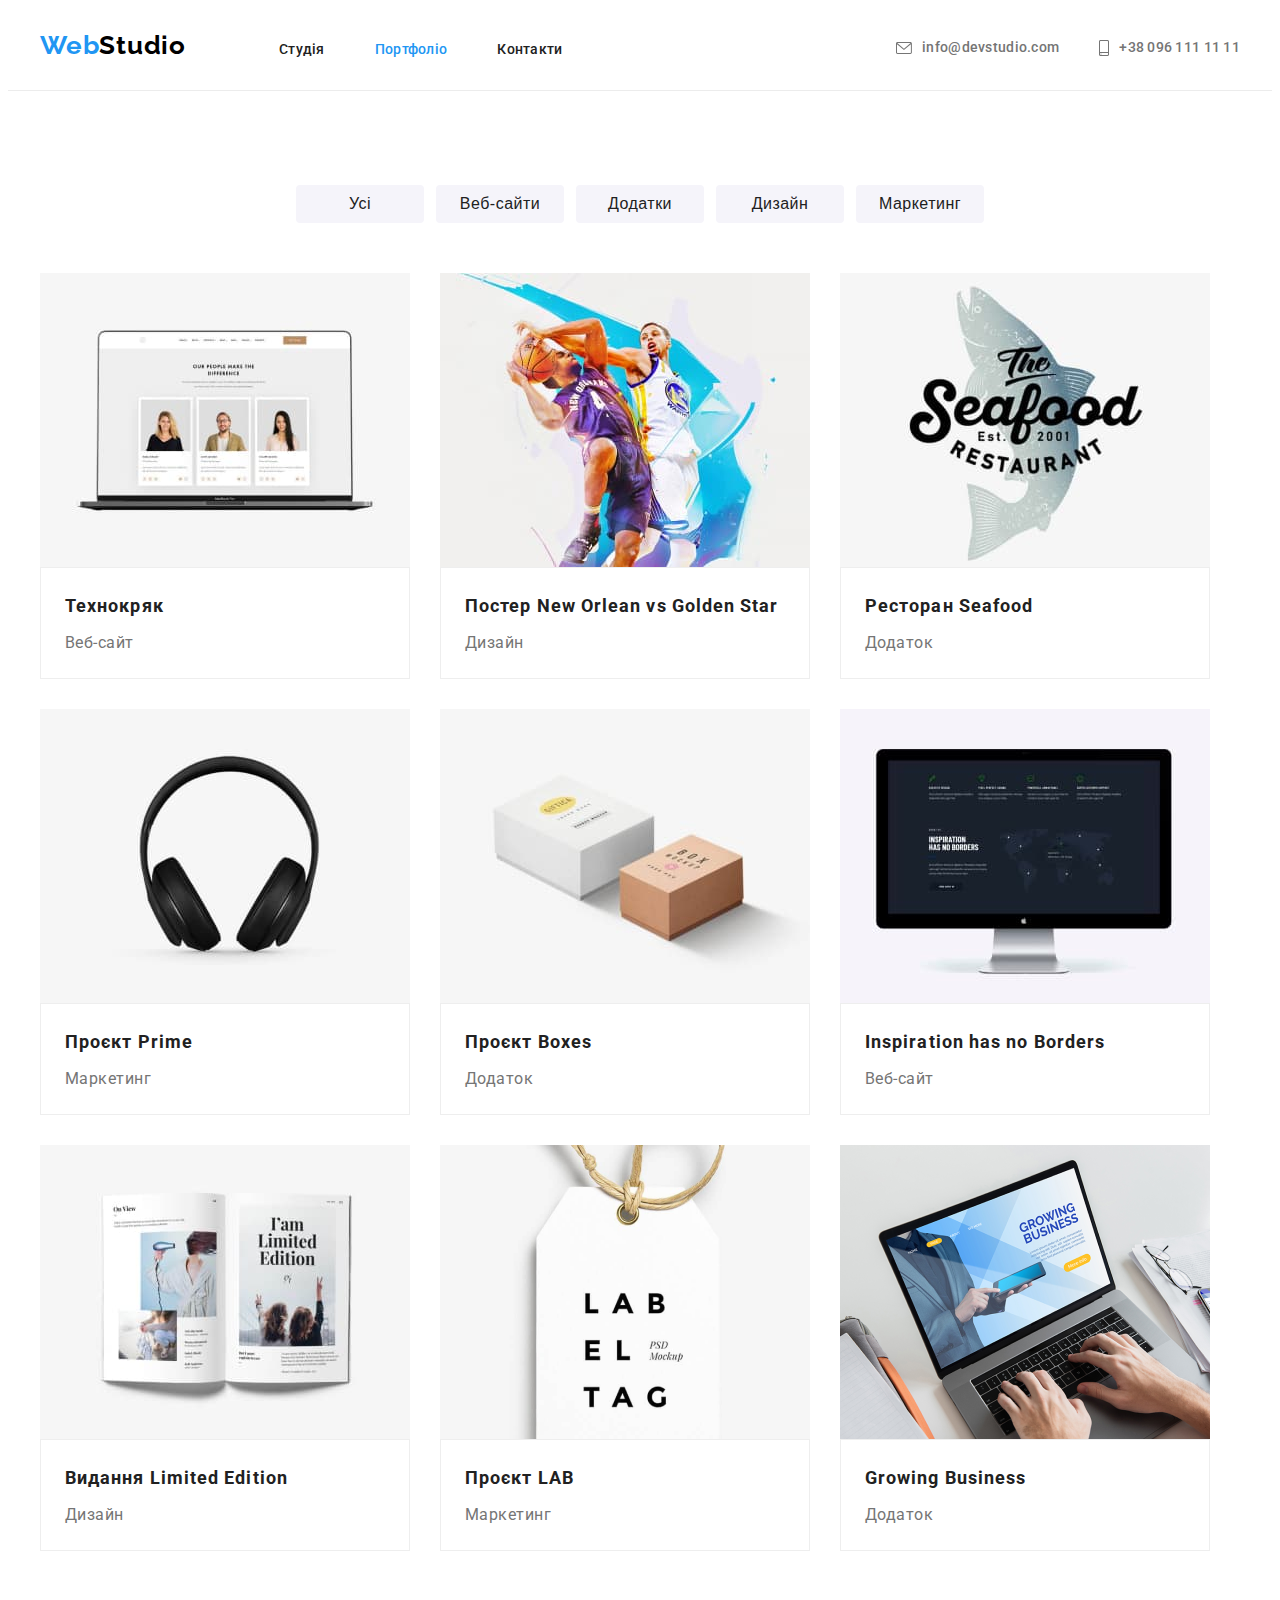
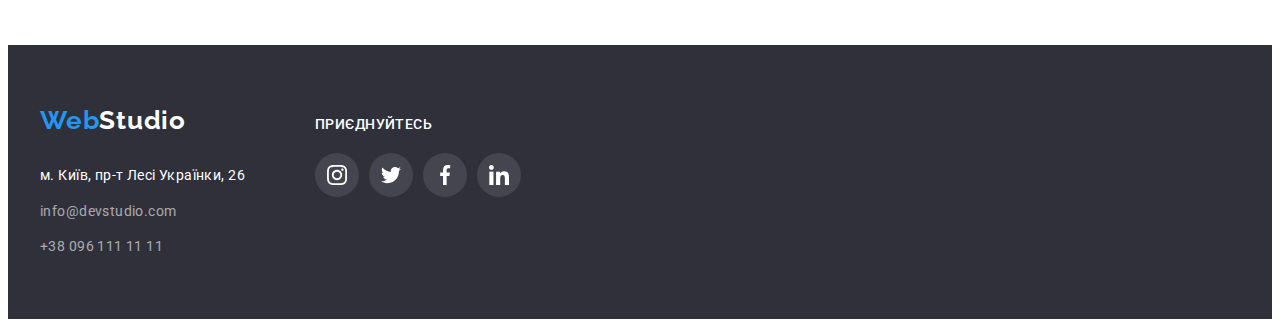
==== portfolio.html @ 619064b8 "create a project" ====
<!DOCTYPE html>
<html lang="ru">
  <head>
    <meta charset="UTF-8" />
    <meta http-equiv="X-UA-Compatible" content="IE=edge" />
    <meta name="viewport" content="width=device-width, initial-scale=1.0" />
    <link rel="preconnect" href="https://fonts.googleapis.com" />
    <link rel="preconnect" href="https://fonts.gstatic.com" crossorigin />
    <link
      href="https://fonts.googleapis.com/css2?family=Raleway:wght@700&family=Roboto:wght@400;500;700&display=swap"
      rel="stylesheet"
    />
    <link
      rel="stylesheet"
      href="https://cdnjs.cloudflare.com/ajax/libs/modern-normalize/2.0.0/modern-normalize.min.css"
      integrity="sha512-4xo8blKMVCiXpTaLzQSLSw3KFOVPWhm/TRtuPVc4WG6kUgjH6J03IBuG7JZPkcWMxJ5huwaBpOpnwYElP/m6wg=="
      crossorigin="anonymous"
      referrerpolicy="no-referrer"
    />
    <link rel="stylesheet" href="./css/styles.css" />
    <title>Portfolio</title>
  </head>
  <body>
    <header class="header">
      <div class="container header-wrapper">
        <a href="./index.html" lang="en" class="logo header-logo">
          <span class="logo-accent">Web</span>Studio</a
        >
        <nav>
          <ul class="nav-wrapper">
            <li class="header-nav-item">
              <a href="./index.html" class="header-nav-link">Студія</a>
            </li>
            <li class="header-nav-item">
              <a href="./portfolio.html" class="header-nav-link current"
                >Портфоліо</a
              >
            </li>
            <li class="header-nav-item">
              <a href="" class="header-nav-link">Контакти</a>
            </li>
          </ul>
        </nav>
        <ul class="auth-wrapper">
          <li class="auth-item">
            
            <a class="header-auth-link" href="mailto:info@devstudio.com"
              >info@devstudio.com
              <svg class="header-auth-icon envelope-size">
                <use  href="./images/sprite.svg#icon-envelope" width="16"></use>
              </svg>
              </a>
          </li>
          <li class="auth-item">
            <a class="header-auth-link" href="tel:+380961111111"
              >+38 096 111 11 11
              <svg class="header-auth-icon smartphone-size">
                <use  href="./images/sprite.svg#icon-smartphone"></use>
              </svg></a>
          </li>
        </ul>
      </div>
    </header>

    <main>
      <!-- CONTROLS -->
      <section class="btn-wrapper">
        <div class="container">
          <ul>
            <button type="button" class="gallery-btn">Усі</button>
            <button type="button" class="gallery-btn">Веб-сайти</button>
            <button type="button" class="gallery-btn">Додатки</button>
            <button type="button" class="gallery-btn">Дизайн</button>
            <button type="button" class="gallery-btn">Маркетинг</button>
          </ul>
        </div>
      </section>
      <!-- GALLERY -->
      <section class="gallery">
        <div class="container">
          <ul class="gallery-wrapper">
            <li class="gallery-item">
              <img
                src="./images/laptop-front.jpg"
                alt="Відкритий ноутбук"
                width="370"
                height="294"
              />
              <div class="gallery-description-wrapper">
                <h3 class="gallery-title">Технокряк</h3>
                <p class="gallery-description">Веб-сайт</p>
              </div>
            </li>
            <li class="gallery-item">
              <img
                src="./images/players.jpg"
                alt="Гравці в баскетбол"
                width="370"
                height="294"
              />
              <div class="gallery-description-wrapper">
                <h3 class="gallery-title">Постер New Orlean vs Golden Star</h3>
                <p class="gallery-description">Дизайн</p>
              </div>
            </li>
            <li class="gallery-item">
              <img
                src="./images/fish.jpg"
                alt="Логотип ресторану риба"
                width="370"
                height="294"
              />
              <div class="gallery-description-wrapper">
                <h3 class="gallery-title">Ресторан Seafood</h3>
                <p class="gallery-description">Додаток</p>
              </div>
            </li>
            <li class="gallery-item">
              <img
                src="./images/headphones.jpg"
                alt="Навушники"
                width="370"
                height="294"
              />
              <div class="gallery-description-wrapper">
                <h3 class="gallery-title">Проєкт Prime</h3>
                <p class="gallery-description">Маркетинг</p>
              </div>
            </li>
            <li class="gallery-item">
              <img
                src="./images/boxes.jpg"
                alt="Дві коробки"
                width="370"
                height="294"
              />
              <div class="gallery-description-wrapper">
                <h3 class="gallery-title">Проєкт Boxes</h3>
                <p class="gallery-description">Додаток</p>
              </div>
            </li>
            <li class="gallery-item">
              <img
                src="./images/computer.jpg"
                alt="Монітор"
                width="370"
                height="294"
              />
              <div class="gallery-description-wrapper">
                <h3 class="gallery-title">Inspiration has no Borders</h3>
                <p class="gallery-description">Веб-сайт</p>
              </div>
            </li>
            <li class="gallery-item">
              <img
                src="./images/book.jpg"
                alt="Відкрита книжка"
                width="370"
                height="294"
              />
              <div class="gallery-description-wrapper">
                <h3 class="gallery-title">Видання Limited Edition</h3>
                <p class="gallery-description">Дизайн</p>
              </div>
            </li>
            <li class="gallery-item">
              <img
                src="./images/tag.png"
                alt="Бірка"
                width="370"
                height="294"
              />
              <div class="gallery-description-wrapper">
                <h3 class="gallery-title">Проєкт LAB</h3>
                <p class="gallery-description">Маркетинг</p>
              </div>
            </li>
            <li class="gallery-item">
              <img
                src="./images/laptop.png"
                alt="Людина працює на ноутбуці"
                width="370"
                height="294"
              />
              <div class="gallery-description-wrapper">
                <h3 class="gallery-title">Growing Business</h3>
                <p class="gallery-description">Додаток</p>
              </div>
            </li>
          </ul>
        </div>
      </section>
    </main>

    <footer class="footer">
      <div class="container footer-wrapper">
        <div>
          <a href="./index.html" lang="en" class="logo footer-logo">
            <span class="logo-accent">Web</span>Studio</a
          >
          <address>
            <ul class="footer-nav">
              <li class="footer-link">
                <a
                  href="https://goo.gl/maps/8fUT9mv14ZaH1TDk7?coh=178571&entry=tt"
                  target="_blank"
                  rel="noopener noreferrer nofollow"
                  class="footer-address"
                  >м. Київ, пр-т Лесі Українки, 26</a
                >
              </li>
              <li class="footer-link">
                <a href="mailto:info@devstudio.com" class="footer-link"
                  >info@devstudio.com</a
                >
              </li>
              <li class="footer-link">
                <a href="tel:+380961111111" class="footer-link"
                  >+38 096 111 11 11</a
                >
              </li>
            </ul>
          </address>
        </div>
        <div class="footer-social-wrapper">
          <h3 class="footer-title">ПРИЄДНУЙТЕСЬ</h3>
          <ul class="footer-social-list">
            <li class="footer-social-item">
              <svg class="worker-social-icon">
                <use href="./images/sprite.svg#icon-instagram-footer"></use>
              </svg>
            </li>
            <li class="footer-social-item">
              <svg class="footer-social-icon">
                <use href="./images/sprite.svg#icon-twitter-footer"></use>
              </svg>
            </li>
            <li class="footer-social-item">
              <svg class="footer-social-icon">
                <use href="./images/sprite.svg#icon-facebook-footer"></use>
              </svg>
            </li>
            <li class="footer-social-item">
              <svg class="footer-social-icon">
                <use href="./images/sprite.svg#icon-linkedin-footer"></use>
              </svg>
            </li>
          </ul>
        </div>
      </div>
    </footer>
  </body>
</html>
---- css/styles.css ----
body {
  font-family: 'Roboto', sans-serif;
}

a {
  text-decoration: none;
}

ul {
  list-style: none;
}

р,
h1,
h2,
h3,
h4,
h5,
h6 {
  margin: 0;
}

ul {
  margin: 0;
  padding: 0;
}
button {
  cursor: pointer;
}

img {
  display: block;
}
/* ------------------HEADER------------------ */

.header {
  border-bottom: 1px solid #ececec;
}

.container {
  width: 1200px;
  margin: 0 auto;
  padding-left: 15px;
  padding-right: 15px;
}

.logo-accent {
  color: #2196f3;
}

.logo {
  font-family: 'Raleway', sans-serif;
  color: #000000;
  font-weight: Bold;
  font-size: 26px;
  line-height: 1.19;
  letter-spacing: 0.03em;
}

.header-logo {
  margin-right: 93px;
}

.header-wrapper {
  display: flex;
  align-items: baseline;
}

.nav-wrapper {
  display: flex;
}

.auth-wrapper {
  display: flex;
  margin-left: auto;
}

.auth-item:last-child {
  margin-left: 40px;
}

.header-nav-link {
  display: inline-block;
  font-weight: 500;
  font-size: 14px;
  line-height: 1.14;
  color: #212121;
  letter-spacing: 0.02em;

  padding-top: 32px;
  padding-bottom: 32px;
}

.header-nav-item:not(:last-child) {
  margin-right: 50px;
}
.header-nav-link:hover,
.header-nav-link:focus {
  color: #2196f3;
}

.current {
  color: #2196f3;
}

.header-auth-icon {
  fill: currentColor;

  margin-right: 10px;
}

.envelope-size{
  width: 16px;
  height: 12px;
}

.smartphone-size{
  width: 10px;
  height: 16px;
}

.header-auth-link{
  display: flex;
  flex-direction: row-reverse;
  
  align-items: center;
}

.header-auth-link {
  font-weight: 500;
  font-size: 14px;
  line-height: 1.14;
  color: #757575;
  letter-spacing: 0.02em;

  padding-top: 32px;
  padding-bottom: 32px;
}

.header-auth-link:hover,
.header-auth-link:focus {
  color: #2196f3;
}

/* ------------------HERO------------------ */

.hero {
  background-color: #2f303a;
  text-align: center;
  height: 600px;
  display: flex;
  align-items: center;
  background-image: linear-gradient( rgba(47, 48, 58, 0.4), rgba(47, 48, 58, 0.4) ), url(../images/hero.jpg);
  background-repeat: no-repeat;
  background-position: center;
}

.hero-title {
  font-weight: 900;
  font-size: 44px;
  line-height: 1.36;
  letter-spacing: 0.06em;
  text-transform: uppercase;

  color: #fff;

  text-align: center;

  margin-bottom: 30px;
}

.hero-btn {
  color: #fff;
  font-weight: 700;
  font-size: 16px;
  line-height: 1.87;
  letter-spacing: 0.06em;

  text-align: center;

  background-color: #2196f3;

  border-radius: 4px;
  box-shadow: 0px 4px 4px rgba(0, 0, 0, 0.15);
  padding: 10px 32px;
  /* width: 200px;
  height: 50px; */
}

.hero-btn:hover,
.hero-btn:focus {
  background-color: #188ce8;
}

/* ------------------ОСОБЛИВОСТІ------------------ */

.feature-list {
  display: flex;
  padding-top: 94px;
  padding-bottom: 94px;
}

.feature-item:not(:last-child) {
  margin-right: 30px;
}

.feature-title {
  font-weight: 700;
  font-size: 14px;
  line-height: 1.14;
  letter-spacing: 0.03em;
  text-transform: uppercase;

  color: #212121;

  margin-bottom: 10px;
}

.feature-text {
  font-size: 14px;
  line-height: 1.71;
  letter-spacing: 0.03em;
  color: #757575;
}


.feature-icon-wrapper{
  width: 270px;
  height: 120px;
  background-color: #F5F4FA;
  border-radius: 4px;

  display: flex;
  justify-content: center;
  align-items: center;

  margin-bottom: 30px;
}

.feature-icon-wrapper:hover{
  box-shadow: 1px 5px 10px 0px rgba(0,0,0,0.5);
  
  cursor: pointer;
}

.feature-icon{
  width: 70px;
  height: 70px;
}
/* ------------------ЧИМ МИ ЗАЙМАЄМОСЯ------------------ */

.section-title {
  font-weight: 700;
  font-size: 36px;
  line-height: 1.16;
  text-align: center;
  letter-spacing: 0.03em;

  color: #212121;

  margin-bottom: 50px;
}

.img-wrapper {
  display: flex;
  padding-bottom: 94px;
}

.img:not(:last-child) {
  margin-right: 30px;
}

/* ------------------НАША КОМАНДА------------------ */

.work-section {
  background-color: #f5f4fa;
  padding-top: 94px;
  padding-bottom: 94px;
}

.workers-wrapper {
  display: flex;
  text-align: center;
}

.work-item {
  background-color: #fff;
  box-shadow: 0px 1px 3px rgba(0, 0, 0, 0.12), 0px 1px 1px rgba(0, 0, 0, 0.14),
    0px 2px 1px rgba(0, 0, 0, 0.2);
  border-radius: 0px 0px 4px 4px;

  padding-bottom: 30px;
  
}

.work-item:not(:last-child) {
  margin-right: 30px;
}

.worker-title {
  font-weight: 500;
  font-size: 16px;
  line-height: 1.18;
  letter-spacing: 0.03em;
  color: #212121;

  margin-top: 30px;
}

.worker-descr {
  font-size: 16px;
  line-height: 1.18;
  letter-spacing: 0.03em;

  color: #757575;

  margin-top: 10px;
  margin-bottom: 0px;
}

.worker-social-list{
  display: flex;
  justify-content: center;

  margin-top: 16px;
  padding-right: 32px;
  padding-left: 32px;
}


.worker-social-icon{
  width: 20px;
  height: 20px;
  fill: currentColor;
}

.worker-social-item{
  width: 44px;
  height: 44px;
  border-radius: 50%;
  color: #AFB1B8;

  display: flex;
  justify-content: center;
  align-items: center;
}

.worker-social-item:hover,
.worker-social-item:focus{
  background-color: #2196f3;
  color: #fff;
  cursor: pointer;
}

.worker-social-item:not(:last-child){
  margin-right: 10px;
}

/* ------------------CLIENTS------------------ */

.clients-section{
  padding-top: 94px;
  padding-bottom: 94px;
}

.clients-list{
  display: flex;
  flex-direction: row;
  justify-content: space-between;
}

.client-list-item{
  display: flex;
  justify-content: center;
  align-items: center;
  width: 170px; 
  height: 92px;

  border: 1px solid#AFB1B8;
  border-radius: 4px;

  color: #AFB1B8;
}

.client-list-item:hover, 
.client-list-item:focus{
  border-color: #2196f3;
  color: #2196f3;

  cursor: pointer;
}


.client-icon{
  fill: currentColor;
  width: 106px;
  height: 60px;
}
/* ------------------FOOTER------------------ */

.footer {
  background-color: #2f303a;
  padding-top: 60px;
  padding-bottom: 60px;
}

.footer-wrapper{
  display: flex;
}

.footer-logo {
  display: inline-block;
  color: #fff;
  margin-bottom: 28px;
}

.footer-address {
  font-size: 14px;
  line-height: 1.71;
  letter-spacing: 0.03em;
  font-style: normal;
  color: #fff;
}

.footer-link {
  font-size: 14px;
  line-height: 1.7;
  letter-spacing: 0.03em;
  font-style: normal;
  line-height: 1.71;
  color: rgba(255, 255, 255, 0.6);
}

.footer-link:not(:last-child) {
  margin-bottom: 12px;
}

.footer-address:hover,
.footer-address:focus,
.footer-link:hover,
.footer-link:focus {
  color: #2196f3;
}


.footer-title{
  font-weight: 500;
  font-size: 14px;
  line-height: 1.14;
  letter-spacing: 0.03em;
  text-transform: uppercase;
  color: #ffffff;

  margin-bottom: 20px;
}

.footer-social-icon{
  width: 20px;
  height: 20px;
  fill: currentColor;
}

.footer-social-list{
  display: flex;
}

.footer-social-wrapper{
  margin-left: 70px;
  padding-top: 12px;
}

.footer-social-item{
  width: 44px;
  height: 44px;
  background-color: rgba(255, 255, 255, 0.1);
  
  display: flex;
  justify-content: center;
  align-items: center;

  border-radius: 50%;

  color: #fff;
}

.footer-social-item:hover,
.footer-social-item:focus{
  background-color: #2196f3;
  cursor: pointer;
}

.footer-social-item:not(:last-child){
  margin-right: 10px;
}
/* ------------------PORTFOLIO------------------ */

.gallery {
  padding-bottom: 94px;
}
.btn-wrapper {
  padding-top: 94px;
  padding-bottom: 50px;
  text-align: center;
}

.gallery-title {
  font-weight: 700;
  font-size: 18px;
  line-height: 2;
  letter-spacing: 0.06em;

  color: #212121;

  margin: 20px 0px 4px 24px;
}

.gallery-description {
  display: inline;
  font-size: 16px;
  line-height: 1.87;
  letter-spacing: 0.03em;

  color: #757575;

  margin: 0px 0px 0px 24px;
}

.gallery-btn {
  background-color: #f5f4fa;
  border-radius: 4px;
  width: 128px;
  height: 38px;

  color: #212121;
  font-weight: 500;
  font-size: 16px;
  line-height: 1.62;
  text-align: center;
  letter-spacing: 0.03em;

  border-color: transparent;
}

.gallery-btn:not(:last-child) {
  margin-right: 8px;
}

.gallery-btn:hover,
.gallery-btn:focus,
.gallery-btn:active {
  color: #fff;
  background-color: #2196f3;
  box-shadow: 0px 4px 5px -1px rgba(0,0,0,0.5);
}

.gallery-wrapper {
  display: flex;
  flex-wrap: wrap;

  margin-right: -30px;
}

.gallery-item {
  margin-bottom: 30px;
}

.gallery-item:hover,
.gallery-item:focus {
  cursor: pointer;
  box-shadow: 1px 5px 10px 0px rgba(0,0,0,0.5);
}

.gallery-item:not(:nth-child(3n)) {
  margin-right: 30px;
}

.gallery-item:nth-last-child(-n + 3) {
  margin-bottom: 0px;
}

.gallery-description-wrapper {
  border: 1px solid #eeeeee;
  padding-bottom: 20px;
}
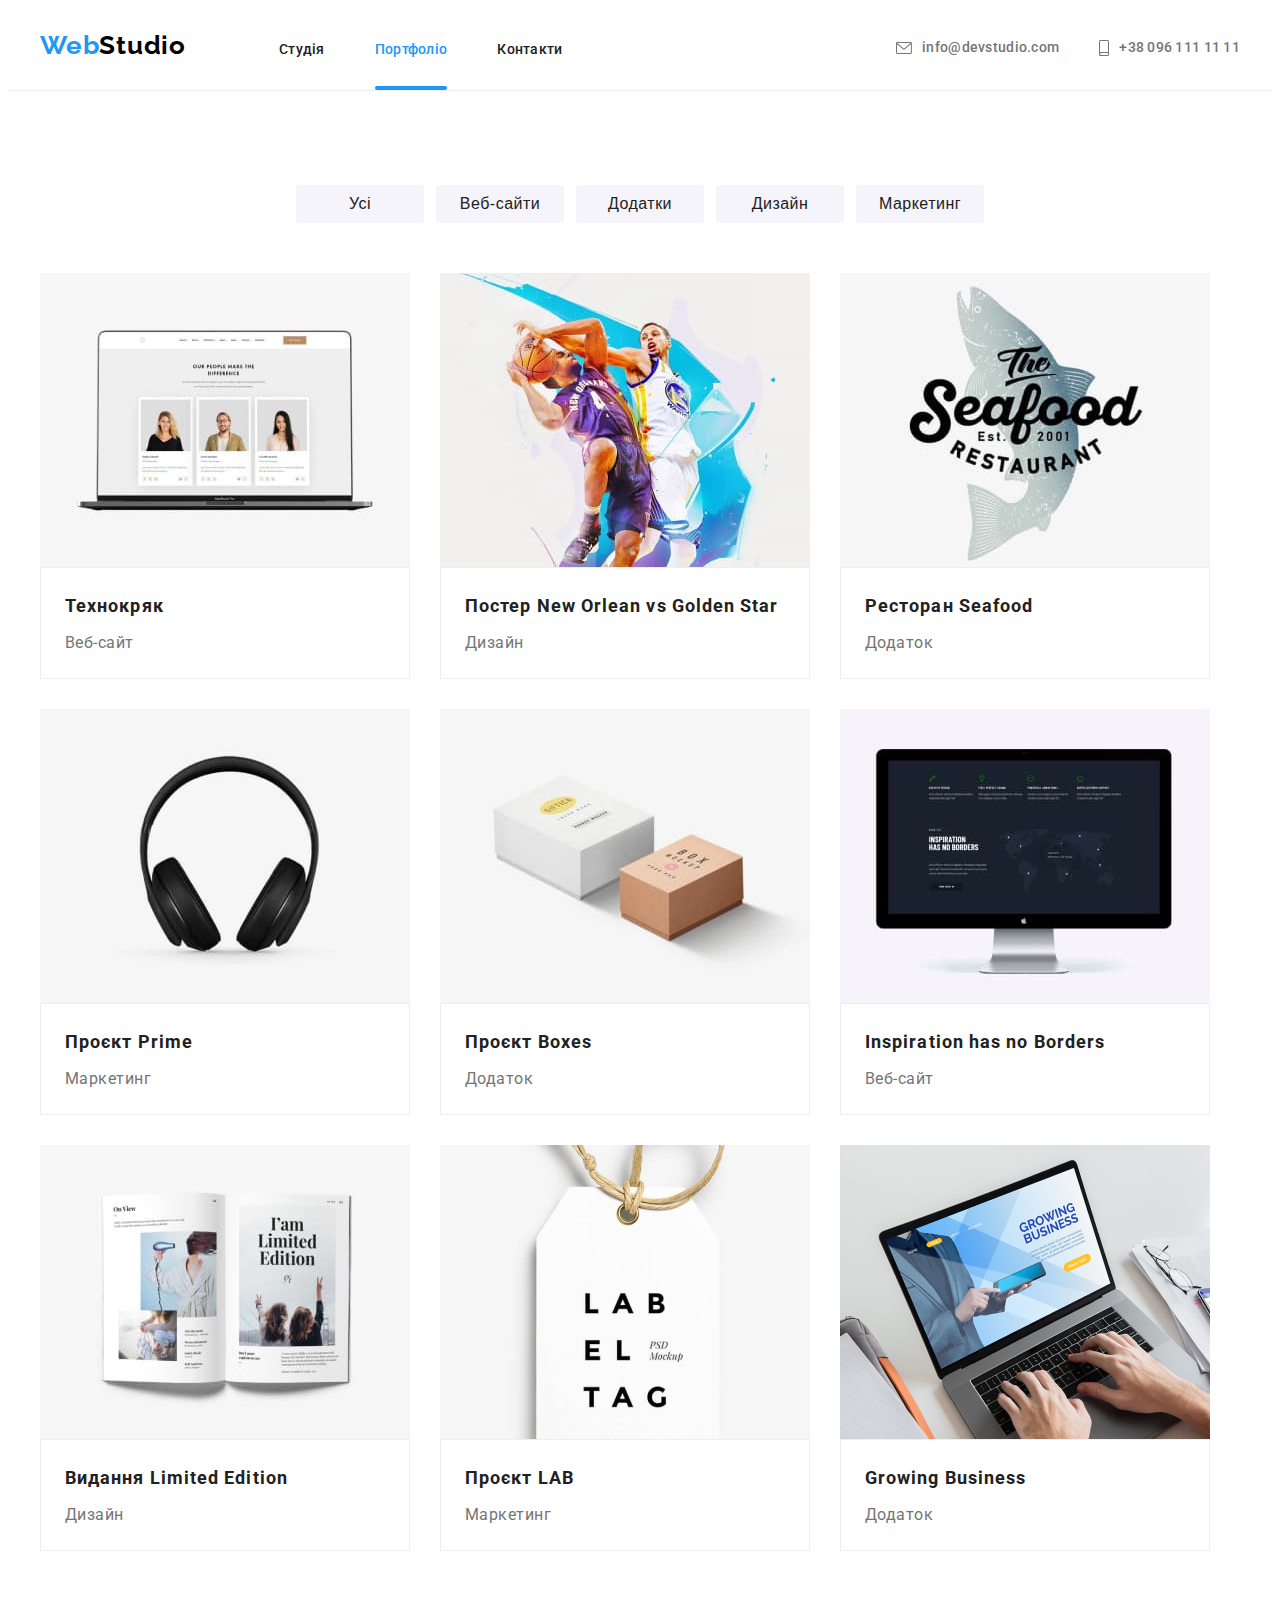
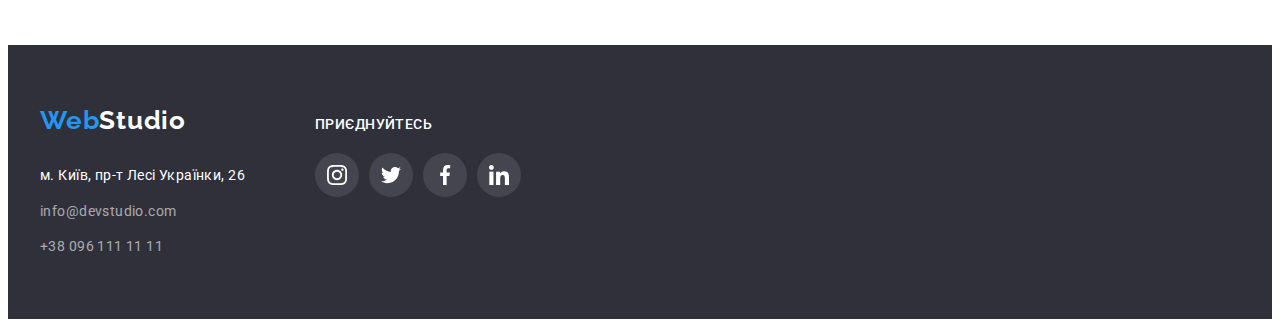
==== commit 5d917fd0: "finished" ====
--- a/portfolio.html
+++ b/portfolio.html
@@ -43,20 +43,19 @@
         </nav>
         <ul class="auth-wrapper">
           <li class="auth-item">
-            
             <a class="header-auth-link" href="mailto:info@devstudio.com"
               >info@devstudio.com
               <svg class="header-auth-icon envelope-size">
-                <use  href="./images/sprite.svg#icon-envelope" width="16"></use>
-              </svg>
-              </a>
+                <use href="./images/sprite.svg#icon-envelope" width="16"></use>
+              </svg>
+            </a>
           </li>
           <li class="auth-item">
             <a class="header-auth-link" href="tel:+380961111111"
               >+38 096 111 11 11
               <svg class="header-auth-icon smartphone-size">
-                <use  href="./images/sprite.svg#icon-smartphone"></use>
-              </svg></a>
+                <use href="./images/sprite.svg#icon-smartphone"></use></svg
+            ></a>
           </li>
         </ul>
       </div>
@@ -80,108 +79,189 @@
         <div class="container">
           <ul class="gallery-wrapper">
             <li class="gallery-item">
-              <img
-                src="./images/laptop-front.jpg"
-                alt="Відкритий ноутбук"
-                width="370"
-                height="294"
-              />
+              <div class="gallery-image-wrapper">
+                <img
+                  src="./images/laptop-front.jpg"
+                  alt="Відкритий ноутбук"
+                  width="370"
+                  height="294"
+                />
+                <div class="overlay">
+                  <p>
+                    Ресурс пропонує комплексні пропозиції з різним рівнем
+                    функціоналу та сервісів. Все це дозволить відвідувачу
+                    отримати вичерпні відомості про компанію чи приватну особу.
+                  </p>
+                </div>
+              </div>
               <div class="gallery-description-wrapper">
                 <h3 class="gallery-title">Технокряк</h3>
                 <p class="gallery-description">Веб-сайт</p>
               </div>
             </li>
             <li class="gallery-item">
-              <img
-                src="./images/players.jpg"
-                alt="Гравці в баскетбол"
-                width="370"
-                height="294"
-              />
+              <div class="gallery-image-wrapper">
+                <img
+                  src="./images/players.jpg"
+                  alt="Гравці в баскетбол"
+                  width="370"
+                  height="294"
+                />
+                <div class="overlay">
+                  <p>
+                    Ресурс пропонує комплексні пропозиції з різним рівнем
+                    функціоналу та сервісів. Все це дозволить відвідувачу
+                    отримати вичерпні відомості про компанію чи приватну особу.
+                  </p>
+                </div>
+              </div>
               <div class="gallery-description-wrapper">
                 <h3 class="gallery-title">Постер New Orlean vs Golden Star</h3>
                 <p class="gallery-description">Дизайн</p>
               </div>
             </li>
             <li class="gallery-item">
-              <img
-                src="./images/fish.jpg"
-                alt="Логотип ресторану риба"
-                width="370"
-                height="294"
-              />
+              <div class="gallery-image-wrapper">
+                <img
+                  src="./images/fish.jpg"
+                  alt="Логотип ресторану риба"
+                  width="370"
+                  height="294"
+                />
+                <div class="overlay">
+                  <p>
+                    Ресурс пропонує комплексні пропозиції з різним рівнем
+                    функціоналу та сервісів. Все це дозволить відвідувачу
+                    отримати вичерпні відомості про компанію чи приватну особу.
+                  </p>
+                </div>
+              </div>
               <div class="gallery-description-wrapper">
                 <h3 class="gallery-title">Ресторан Seafood</h3>
                 <p class="gallery-description">Додаток</p>
               </div>
             </li>
             <li class="gallery-item">
-              <img
-                src="./images/headphones.jpg"
-                alt="Навушники"
-                width="370"
-                height="294"
-              />
+              <div class="gallery-image-wrapper">
+                <img
+                  src="./images/headphones.jpg"
+                  alt="Навушники"
+                  width="370"
+                  height="294"
+                />
+                <div class="overlay">
+                  <p>
+                    Ресурс пропонує комплексні пропозиції з різним рівнем
+                    функціоналу та сервісів. Все це дозволить відвідувачу
+                    отримати вичерпні відомості про компанію чи приватну особу.
+                  </p>
+                </div>
+              </div>
               <div class="gallery-description-wrapper">
                 <h3 class="gallery-title">Проєкт Prime</h3>
                 <p class="gallery-description">Маркетинг</p>
               </div>
             </li>
             <li class="gallery-item">
-              <img
-                src="./images/boxes.jpg"
-                alt="Дві коробки"
-                width="370"
-                height="294"
-              />
+              <div class="gallery-image-wrapper">
+                <img
+                  src="./images/boxes.jpg"
+                  alt="Дві коробки"
+                  width="370"
+                  height="294"
+                />
+                <div class="overlay">
+                  <p>
+                    Ресурс пропонує комплексні пропозиції з різним рівнем
+                    функціоналу та сервісів. Все це дозволить відвідувачу
+                    отримати вичерпні відомості про компанію чи приватну особу.
+                  </p>
+                </div>
+              </div>
               <div class="gallery-description-wrapper">
                 <h3 class="gallery-title">Проєкт Boxes</h3>
                 <p class="gallery-description">Додаток</p>
               </div>
             </li>
             <li class="gallery-item">
-              <img
-                src="./images/computer.jpg"
-                alt="Монітор"
-                width="370"
-                height="294"
-              />
+              <div class="gallery-image-wrapper">
+                <img
+                  src="./images/computer.jpg"
+                  alt="Монітор"
+                  width="370"
+                  height="294"
+                />
+                <div class="overlay">
+                  <p>
+                    Ресурс пропонує комплексні пропозиції з різним рівнем
+                    функціоналу та сервісів. Все це дозволить відвідувачу
+                    отримати вичерпні відомості про компанію чи приватну особу.
+                  </p>
+                </div>
+              </div>
               <div class="gallery-description-wrapper">
                 <h3 class="gallery-title">Inspiration has no Borders</h3>
                 <p class="gallery-description">Веб-сайт</p>
               </div>
             </li>
             <li class="gallery-item">
-              <img
-                src="./images/book.jpg"
-                alt="Відкрита книжка"
-                width="370"
-                height="294"
-              />
+              <div class="gallery-image-wrapper">
+                <img
+                  src="./images/book.jpg"
+                  alt="Відкрита книжка"
+                  width="370"
+                  height="294"
+                />
+                <div class="overlay">
+                  <p>
+                    Ресурс пропонує комплексні пропозиції з різним рівнем
+                    функціоналу та сервісів. Все це дозволить відвідувачу
+                    отримати вичерпні відомості про компанію чи приватну особу.
+                  </p>
+                </div>
+              </div>
               <div class="gallery-description-wrapper">
                 <h3 class="gallery-title">Видання Limited Edition</h3>
                 <p class="gallery-description">Дизайн</p>
               </div>
             </li>
             <li class="gallery-item">
-              <img
-                src="./images/tag.png"
-                alt="Бірка"
-                width="370"
-                height="294"
-              />
+              <div class="gallery-image-wrapper">
+                <img
+                  src="./images/tag.png"
+                  alt="Бірка"
+                  width="370"
+                  height="294"
+                />
+                <div class="overlay">
+                  <p>
+                    Ресурс пропонує комплексні пропозиції з різним рівнем
+                    функціоналу та сервісів. Все це дозволить відвідувачу
+                    отримати вичерпні відомості про компанію чи приватну особу.
+                  </p>
+                </div>
+              </div>
               <div class="gallery-description-wrapper">
                 <h3 class="gallery-title">Проєкт LAB</h3>
                 <p class="gallery-description">Маркетинг</p>
               </div>
             </li>
             <li class="gallery-item">
-              <img
-                src="./images/laptop.png"
-                alt="Людина працює на ноутбуці"
-                width="370"
-                height="294"
-              />
+              <div class="gallery-image-wrapper">
+                <img
+                  src="./images/laptop.png"
+                  alt="Людина працює на ноутбуці"
+                  width="370"
+                  height="294"
+                />
+                <div class="overlay">
+                  <p>
+                    Ресурс пропонує комплексні пропозиції з різним рівнем
+                    функціоналу та сервісів. Все це дозволить відвідувачу
+                    отримати вичерпні відомості про компанію чи приватну особу.
+                  </p>
+                </div>
+              </div>
               <div class="gallery-description-wrapper">
                 <h3 class="gallery-title">Growing Business</h3>
                 <p class="gallery-description">Додаток</p>
--- a/css/styles.css
+++ b/css/styles.css
@@ -89,11 +89,33 @@
 
   padding-top: 32px;
   padding-bottom: 32px;
+
+  transition: color 250ms cubic-bezier(0.4, 0, 0.2, 1);
+}
+
+.current::after {
+  content: '';
+  display: block;
+
+  width: 100%;
+  height: 4px;
+
+  background-color: #2196f3;
+  border-radius: 5px;
+
+  position: absolute;
+  bottom: 0;
+  left: 0;
+}
+
+.header-nav-item {
+  position: relative;
 }
 
 .header-nav-item:not(:last-child) {
   margin-right: 50px;
 }
+
 .header-nav-link:hover,
 .header-nav-link:focus {
   color: #2196f3;
@@ -109,24 +131,22 @@
   margin-right: 10px;
 }
 
-.envelope-size{
+.envelope-size {
   width: 16px;
   height: 12px;
 }
 
-.smartphone-size{
+.smartphone-size {
   width: 10px;
   height: 16px;
 }
 
-.header-auth-link{
+.header-auth-link {
   display: flex;
   flex-direction: row-reverse;
-  
+
   align-items: center;
-}
-
-.header-auth-link {
+
   font-weight: 500;
   font-size: 14px;
   line-height: 1.14;
@@ -135,6 +155,8 @@
 
   padding-top: 32px;
   padding-bottom: 32px;
+
+  transition: color 250ms cubic-bezier(0.4, 0, 0.2, 1);
 }
 
 .header-auth-link:hover,
@@ -150,7 +172,11 @@
   height: 600px;
   display: flex;
   align-items: center;
-  background-image: linear-gradient( rgba(47, 48, 58, 0.4), rgba(47, 48, 58, 0.4) ), url(../images/hero.jpg);
+  background-image: linear-gradient(
+      rgba(47, 48, 58, 0.4),
+      rgba(47, 48, 58, 0.4)
+    ),
+    url(../images/hero.jpg);
   background-repeat: no-repeat;
   background-position: center;
 }
@@ -183,13 +209,70 @@
   border-radius: 4px;
   box-shadow: 0px 4px 4px rgba(0, 0, 0, 0.15);
   padding: 10px 32px;
-  /* width: 200px;
-  height: 50px; */
+
+  transition: background-color 250ms cubic-bezier(0.4, 0, 0.2, 1);
 }
 
 .hero-btn:hover,
 .hero-btn:focus {
   background-color: #188ce8;
+}
+
+.backdrop {
+  position: fixed;
+  top: 0;
+  width: 100vw;
+  height: 100vh;
+
+  background: rgba(0, 0, 0, 0.2);
+
+  opacity: 1;
+  visibility: visible;
+  pointer-events: auto;
+
+  transition: opacity 250ms cubic-bezier(0.4, 0, 0.2, 1),
+    visibility 250ms cubic-bezier(0.4, 0, 0.2, 1);
+}
+
+.modal {
+  width: 528px;
+  height: 581px;
+
+  background-color: #fff;
+
+  position: relative;
+  top: 50%;
+  left: 50%;
+
+  transform: translate(-50%, -50%);
+}
+
+.modal button {
+  border-radius: 50%;
+  border: 1px solid rgba(0, 0, 0, 0.1);
+
+  background-color: transparent;
+
+  position: absolute;
+  top: 0;
+  right: 0;
+  margin: 8px;
+
+  width: 30px;
+  height: 30px;
+
+  display: flex;
+  justify-content: center;
+  align-items: center;
+}
+
+.modal-btn {
+  align-self: center;
+}
+.is-hidden {
+  visibility: hidden;
+  opacity: 0;
+  pointer-events: none;
 }
 
 /* ------------------ОСОБЛИВОСТІ------------------ */
@@ -223,11 +306,10 @@
   color: #757575;
 }
 
-
-.feature-icon-wrapper{
+.feature-icon-wrapper {
   width: 270px;
   height: 120px;
-  background-color: #F5F4FA;
+  background-color: #f5f4fa;
   border-radius: 4px;
 
   display: flex;
@@ -237,13 +319,7 @@
   margin-bottom: 30px;
 }
 
-.feature-icon-wrapper:hover{
-  box-shadow: 1px 5px 10px 0px rgba(0,0,0,0.5);
-  
-  cursor: pointer;
-}
-
-.feature-icon{
+.feature-icon {
   width: 70px;
   height: 70px;
 }
@@ -270,6 +346,31 @@
   margin-right: 30px;
 }
 
+li.img {
+  position: relative;
+}
+
+.img-descr {
+  position: absolute;
+  text-transform: uppercase;
+  width: 370px;
+  height: 70px;
+  margin: 0;
+
+  display: flex;
+  justify-content: center;
+  align-items: center;
+
+  background-image: linear-gradient(
+    rgba(47, 48, 58, 0.8),
+    rgba(47, 48, 58, 0.8)
+  );
+
+  color: #fff;
+  font-weight: 500;
+
+  bottom: 0;
+}
 /* ------------------НАША КОМАНДА------------------ */
 
 .work-section {
@@ -290,7 +391,6 @@
   border-radius: 0px 0px 4px 4px;
 
   padding-bottom: 30px;
-  
 }
 
 .work-item:not(:last-child) {
@@ -318,7 +418,7 @@
   margin-bottom: 0px;
 }
 
-.worker-social-list{
+.worker-social-list {
   display: flex;
   justify-content: center;
 
@@ -327,71 +427,75 @@
   padding-left: 32px;
 }
 
-
-.worker-social-icon{
+.worker-social-icon {
   width: 20px;
   height: 20px;
   fill: currentColor;
 }
 
-.worker-social-item{
+.worker-social-item {
   width: 44px;
   height: 44px;
   border-radius: 50%;
-  color: #AFB1B8;
+  color: #afb1b8;
 
   display: flex;
   justify-content: center;
   align-items: center;
+
+  transition: background-color 250ms cubic-bezier(0.4, 0, 0.2, 1),
+    color 250ms cubic-bezier(0.4, 0, 0.2, 1);
 }
 
 .worker-social-item:hover,
-.worker-social-item:focus{
+.worker-social-item:focus {
   background-color: #2196f3;
   color: #fff;
   cursor: pointer;
 }
 
-.worker-social-item:not(:last-child){
+.worker-social-item:not(:last-child) {
   margin-right: 10px;
 }
 
 /* ------------------CLIENTS------------------ */
 
-.clients-section{
+.clients-section {
   padding-top: 94px;
   padding-bottom: 94px;
 }
 
-.clients-list{
+.clients-list {
   display: flex;
   flex-direction: row;
   justify-content: space-between;
 }
 
-.client-list-item{
+.client-list-item {
   display: flex;
   justify-content: center;
   align-items: center;
-  width: 170px; 
+  width: 170px;
   height: 92px;
 
   border: 1px solid#AFB1B8;
   border-radius: 4px;
 
-  color: #AFB1B8;
-}
-
-.client-list-item:hover, 
-.client-list-item:focus{
+  color: #afb1b8;
+
+  transition: color 250ms cubic-bezier(0.4, 0, 0.2, 1),
+    background-color 250ms cubic-bezier(0.4, 0, 0.2, 1);
+}
+
+.client-list-item:hover,
+.client-list-item:focus {
   border-color: #2196f3;
   color: #2196f3;
 
   cursor: pointer;
 }
 
-
-.client-icon{
+.client-icon {
   fill: currentColor;
   width: 106px;
   height: 60px;
@@ -404,7 +508,7 @@
   padding-bottom: 60px;
 }
 
-.footer-wrapper{
+.footer-wrapper {
   display: flex;
 }
 
@@ -420,6 +524,8 @@
   letter-spacing: 0.03em;
   font-style: normal;
   color: #fff;
+
+  transition: color 250ms cubic-bezier(0.4, 0, 0.2, 1);
 }
 
 .footer-link {
@@ -429,6 +535,8 @@
   font-style: normal;
   line-height: 1.71;
   color: rgba(255, 255, 255, 0.6);
+
+  transition: color 250ms cubic-bezier(0.4, 0, 0.2, 1);
 }
 
 .footer-link:not(:last-child) {
@@ -442,8 +550,7 @@
   color: #2196f3;
 }
 
-
-.footer-title{
+.footer-title {
   font-weight: 500;
   font-size: 14px;
   line-height: 1.14;
@@ -454,26 +561,26 @@
   margin-bottom: 20px;
 }
 
-.footer-social-icon{
+.footer-social-icon {
   width: 20px;
   height: 20px;
   fill: currentColor;
 }
 
-.footer-social-list{
-  display: flex;
-}
-
-.footer-social-wrapper{
+.footer-social-list {
+  display: flex;
+}
+
+.footer-social-wrapper {
   margin-left: 70px;
   padding-top: 12px;
 }
 
-.footer-social-item{
+.footer-social-item {
   width: 44px;
   height: 44px;
   background-color: rgba(255, 255, 255, 0.1);
-  
+
   display: flex;
   justify-content: center;
   align-items: center;
@@ -481,15 +588,17 @@
   border-radius: 50%;
 
   color: #fff;
+
+  transition: background-color 250ms cubic-bezier(0.4, 0, 0.2, 1);
 }
 
 .footer-social-item:hover,
-.footer-social-item:focus{
+.footer-social-item:focus {
   background-color: #2196f3;
   cursor: pointer;
 }
 
-.footer-social-item:not(:last-child){
+.footer-social-item:not(:last-child) {
   margin-right: 10px;
 }
 /* ------------------PORTFOLIO------------------ */
@@ -539,6 +648,10 @@
   letter-spacing: 0.03em;
 
   border-color: transparent;
+
+  transition: box-shadow 250ms cubic-bezier(0.4, 0, 0.2, 1),
+    background-color 250ms cubic-bezier(0.4, 0, 0.2, 1),
+    color 250ms cubic-bezier(0.4, 0, 0.2, 1);
 }
 
 .gallery-btn:not(:last-child) {
@@ -550,7 +663,7 @@
 .gallery-btn:active {
   color: #fff;
   background-color: #2196f3;
-  box-shadow: 0px 4px 5px -1px rgba(0,0,0,0.5);
+  box-shadow: 0px 4px 5px -1px rgba(0, 0, 0, 0.5);
 }
 
 .gallery-wrapper {
@@ -562,12 +675,14 @@
 
 .gallery-item {
   margin-bottom: 30px;
+
+  transition: box-shadow 250ms cubic-bezier(0.4, 0, 0.2, 1);
 }
 
 .gallery-item:hover,
 .gallery-item:focus {
   cursor: pointer;
-  box-shadow: 1px 5px 10px 0px rgba(0,0,0,0.5);
+  box-shadow: 1px 5px 10px 0px rgba(0, 0, 0, 0.5);
 }
 
 .gallery-item:not(:nth-child(3n)) {
@@ -582,3 +697,35 @@
   border: 1px solid #eeeeee;
   padding-bottom: 20px;
 }
+
+.gallery-image-wrapper {
+  position: relative;
+  overflow: hidden;
+}
+
+.overlay {
+  width: 370px;
+  height: 294px;
+
+  background-color: rgba(33, 150, 243, 0.9);
+
+  position: absolute;
+  top: 0;
+  left: 0;
+  transform: translateY(100%);
+  transition: transform 250ms cubic-bezier(0.4, 0, 0.2, 1);
+}
+
+.gallery-item:hover .overlay,
+.gallery-item:focus .overlay {
+  transform: translateY(0);
+}
+
+.overlay p {
+  color: #fff;
+
+  padding: 63px 24px;
+  font-weight: 400;
+  font-size: 18px;
+  line-height: 1.5;
+}
